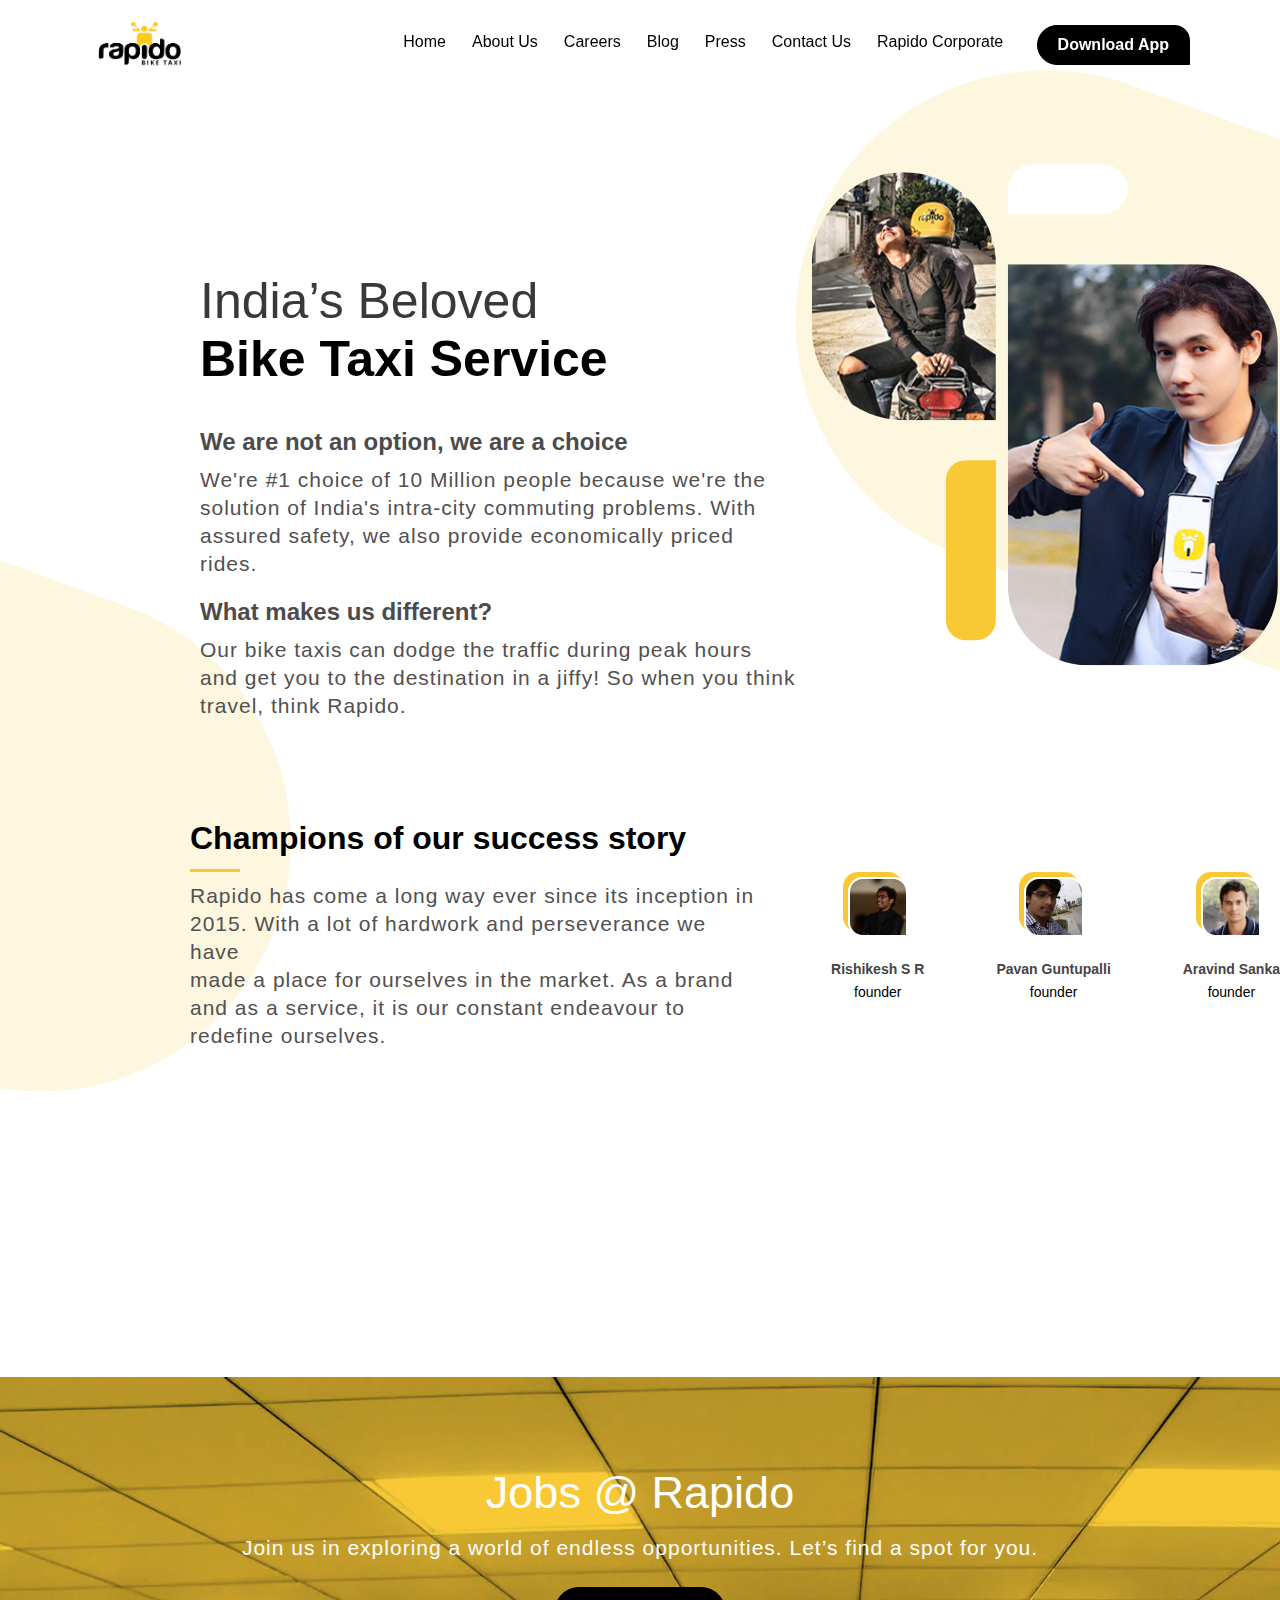
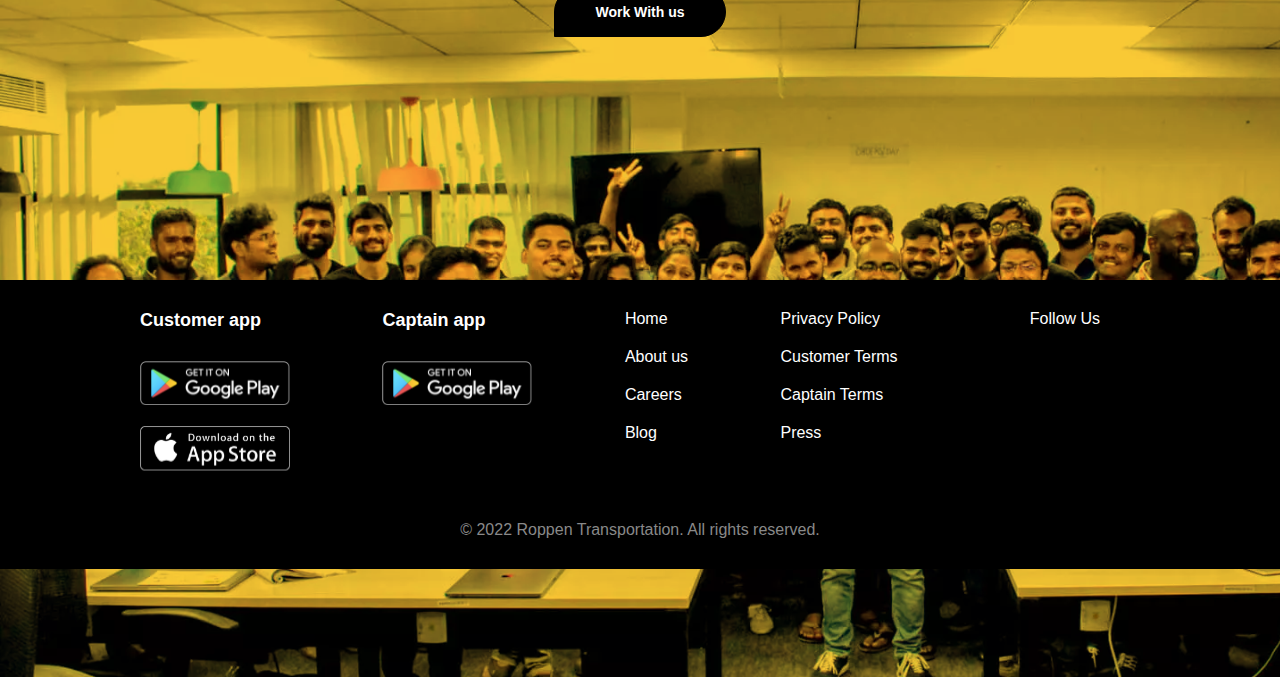
==== about_us.html @ 657a0e7f "init" ====
<!DOCTYPE html>
<html lang="en">
  <head>
    <meta charset="UTF-8" />
    <link rel="icon" href="https://rapido.bike/favicon.ico" />

    <meta http-equiv="X-UA-Compatible" content="IE=edge" />
    <meta name="viewport" content="width=device-width, initial-scale=1.0" />
    <link rel="stylesheet" href="about_us.css" />
    <title>Rapido Bike Taxi - India’s largest bike taxi app</title>
  </head>

  <body>
    <div class="page_one">
      <div class="navbar_stiky" id="navbar">
        <div class="navbar">
          <a href="index.html"> <img src="images/logo.png" /> </a>

          <ul>
            <li><a href="index.html"> Home </a></li>
            <li><a href="about_us.html"> About Us </a></li>
            <li><a href="career.html"> Careers </a></li>
            <li><a href="blog.html"> Blog </a></li>
            <li><a href="press.html"> Press </a></li>
            <li><a href="contact_us.html"> Contact Us </a></li>
            <li><a href="rapido_corporate.html"> Rapido Corporate </a></li>
          </ul>
          <button onclick="download_App()">Download App</button>
        </div>
      </div>

      <div class="page_one_text_area">
        <div class="page_one_background">
          <div class="page_one_images">
            <div class="page_one_img_one">
              <img src="images/about_us_1.png" id="radius" />
              <h1></h1>
            </div>
            <div class="page_one_img_two">
              <h1></h1>
              <img src="images/about_us_2.png" />
            </div>
          </div>
        </div>

        <div class="page_one_text">
          <span>India’s Beloved</span>
          <h1>Bike Taxi Service</h1>
          <h2>We are not an option, we are a choice</h2>
          <p>
            We're #1 choice of 10 Million people because we're the <br />
            solution of India's intra-city commuting problems. With <br />
            assured safety, we also provide economically priced <br />
            rides.
          </p>
          <h2>What makes us different?</h2>
          <p>
            Our bike taxis can dodge the traffic during peak hours <br />
            and get you to the destination in a jiffy! So when you think <br />
            travel, think Rapido.
          </p>
        </div>
      </div>
    </div>

    <div class="page_two">
      <div class="success_story">
        <div class="background"></div>
        <div class="page_two_text">
          <h1>Champions of our success story</h1>
          <p>
            Rapido has come a long way ever since its inception in <br />
            2015. With a lot of hardwork and perseverance we have <br />
            made a place for ourselves in the market. As a brand <br />
            and as a service, it is our constant endeavour to <br />
            redefine ourselves.
          </p>
        </div>

        <div class="founders">
          <div class="founder">
            <img src="images/rishi.png" />
            <h3>Rishikesh S R</h3>
            <p>founder</p>
          </div>
          <div class="founder">
            <img src="images/pavan.png" />
            <h3>Pavan Guntupalli</h3>
            <p>founder</p>
          </div>
          <div class="founder">
            <img src="images/aravind.png" />
            <h3>Aravind Sanka</h3>
            <p>founder</p>
          </div>
        </div>
      </div>
    </div>

    <div class="page_three">
      <div class="page_three_background">
        <div class="Page_three_text">
          <span>Jobs @ Rapido</span>
          <p>
            Join us in exploring a world of endless opportunities. Let’s find a
            spot for you.
          </p>
          <button>Work With us</button>
        </div>

        <div class="page_seven">
          <div class="page_seven_footer">
            <div class="page_seven_box">
              <h2>Customer app</h2>
              <img src="images/play_store.svg" />
              <img src="images/app_store.svg" />
            </div>
            <div class="page_seven_box">
              <h2>Captain app</h2>
              <img src="images/play_store.svg" />
            </div>
            <div class="page_seven_box">
              <h4>Home</h4>
              <p>About us</p>
              <p>Careers</p>
              <p>Blog</p>
            </div>
            <div class="page_seven_box">
              <h4>Privacy Policy</h4>
              <p>Customer Terms</p>
              <p>Captain Terms</p>
              <p>Press</p>
            </div>
            <div class="social_icons">
              <h4>Follow Us</h4>
              <div class="page_seven_social_icons">
                <a href="https://www.facebook.com/rapido4bike/" target="_blank"
                  ><i class="fa-brands fa-facebook-f"></i
                ></a>
                <a href="https://twitter.com/rapidobikeapp" target="_blank"
                  ><i class="fa-brands fa-twitter"></i
                ></a>
                <a href="https://www.linkedin.com/company/rapido-bike/"
                  ><i class="fa-brands fa-linkedin-in" target="_blank"></i
                ></a>
                <a href="https://www.instagram.com/rapidoapp/" target="_blank"
                  ><i class="fa-brands fa-instagram"></i
                ></a>
              </div>
            </div>
          </div>
        </div>

        <div class="copyright">
          <p>© 2022 Roppen Transportation. All rights reserved.</p>
        </div>
      </div>
    </div>

    <div class="downlode">
      <div class="app">
        <div class="app_left_side">
          <h3>Captain App Download</h3>
          <a href="/Home.html"> <img src="images/captain_launcher.png" /> </a>
          <p>Android</p>
        </div>

        <div class="line"></div>

        <div class="app_left_side">
          <h3>Captain App Download</h3>
          <div class="app_img">
            <div class="app_left_side_img">
              <a
                href="https://play.google.com/store/apps/details?id=com.rapido.passenger&referrer=af_tranid%3DJNgFRYUqh6qTA755Ulo46g%26shortlink%3D3f16ae94%26af_dp%3Drapido%253A%252F%252Fopen%252F%26pid%3DRapido%20Website%28Android%29"
              >
                <img src="images/customer_launcher.png" />
              </a>
              <p>Android</p>
            </div>

            <div class="app_left_side_img">
              <a href="https://apps.apple.com/IN/app/id1198464606?mt=8">
                <img src="images/customer-ios.png" />
              </a>
              <p>Android</p>
            </div>
          </div>
        </div>

        <span onclick="downlode_app_clode()">X</span>
      </div>
    </div>

    <script src="about_us.js"></script>
  </body>
</html>
---- about_us.css ----
* {
    margin: 0%;
    padding: 0%;
    box-sizing: border-box;
    font-family: Poppins, sans-serif;
}

body {
    overflow-x: hidden;
}





.navbar {
    display: flex;
    height: 90px;
    align-items: center;
    width: 1100px;
    margin: auto;
    justify-content: space-between;
}

.navbar_stiky {
    position: fixed;
    top: 0%;
    width: 100%;
    z-index: 100;
}

.navbar img {
    width: 100px;
}

.navbar ul {
    display: flex;
    width: 600px;
    justify-content: space-between;
    margin-left: 180px;
}

.navbar ul li {
    cursor: pointer;
    position: relative;
    list-style: none;
    color: black;
    padding-bottom: 6px;
}

.navbar ul li a {
    text-decoration: none;
    color: black;
}

.navbar ul li::before {
    content: "";
    width: 0px;
    height: 3px;
    position: absolute;
    bottom: 0%;
    left: 0%;
    transition: all 0.5s;
    background-color: black;
}

.navbar ul li:hover::before {
    width: 100%;
}

.navbar button {
    padding: 10px 20px;
    border-radius: 20px 15px 0px 20px;
    font-size: 16px;
    background-color: black;
    cursor: pointer;
    color: white;
    border: 1px solid black;
    font-weight: bold;
}

.ChangeBgcolor {
    background-color: white;
}






.page_one_background {
    background-color: #fcf7de;
    width: 850px;
    height: 500px;
    border-radius: 250px;
    transform: rotate(20deg);
    z-index: -1;
    margin-left: 785px;
    position: absolute;
    top: 130px;
    left: 0px;
}

.page_one_images {
    height: 850px;
    width: 475px;
    transform: rotate(-20deg);
    margin-left: -15px;
    margin-top: -250px;
    display: flex;
}

.page_one_img_one {
    width: 200px;
    height: 850px;
    display: flex;
    flex-direction: column;
    align-items: flex-end;
    justify-content: flex-end;
    padding-right: 12px;
}

#radius {
    border-radius: 100px 100px 0px 100px;
}

.page_one_img_one h1 {
    width: 50px;
    height: 180px;
    background-color: #f9c935;
    border-radius: 20px 0px 20px 20px;
    margin-top: 40px;
    margin-bottom: 25px;
}

.page_one_img_two img {
    width: 270px;
    border-radius: 0px 80px 80px 80px;
}

.page_one_img_two {
    display: flex;
    flex-direction: column;
    justify-content: flex-end;
}

.page_one_img_two h1 {
    width: 120px;
    height: 50px;
    background-color: white;
    border-radius: 25px 25px 25px 0px;
    margin-bottom: 50px;
}






.page_one_text {
    width: 600px;
    display: flex;
    flex-direction: column;
    justify-content: flex-end;
    height: 70vh;
    margin-left: 200px;

}

.page_one_text span {
    font-size: 50px;
    font-weight: 100;
    color: rgb(58, 57, 57);
}

.page_one_text h1 {
    font-size: 50px;
    margin-bottom: 20px;
}

.page_one_text h2 {
    color: #4b4b4b;
    font-weight: bold;
    margin-top: 20px;
}

.page_one_text p {
    font-size: 21px;
    letter-spacing: 1px;
    font-weight: 100;
    color: #525050;
    line-height: 28px;
    margin-top: 10px;
}

.page_one_text_area {
    margin-top: 90px;
}






.background {
    width: 800px;
    height: 500px;
    background-color: #fcf7de;
    border-radius: 300px;
    transform: rotate(20deg);
    position: absolute;
    left: -500px;
    top: 540px;
    z-index: -1;
}
.page_two_text{
    margin-top: 100px;
    margin-left: 190px;
}
.page_two_text h1{
    font-size: 32px;
    position: relative;
    padding-bottom: 15px;
}
.page_two_text h1::before{
    content: "";
    width: 50px;
    height: 3px;
    position: absolute;
    bottom: 0%;
    left: 0%;
    background-color: #f9c935;
}
.page_two_text p{
    font-size: 21px;
    letter-spacing: 1px;
    font-weight: 100;
    color: #525050;
    line-height: 28px;
    margin-top: 10px;
}


.page_two{
    height: 73vh;
}
.founder img{
 width: 60px;
 border-radius: 15px 15px 0px 15px;
 box-shadow: -5px -5px 0px #f9c935;
 margin-top: 6px;
 border: 2px solid white;
}
.success_story{
    display: flex;
}
.founders{
    display: flex;
    margin-top: 100px;
    align-items: center;
    width: 450px;
    margin-left: 70px;
    justify-content: space-between;
}
.founder{
    text-align: center;
}
.founder h3{
  font-size: 14px;
  margin-top: 20px;
  color: rgb(70, 68, 68);
}
.founder p{
    font-size: 14px;
    margin-top: 7px;
}







.page_three_background{
    background: #f9c935 url(images/Jobs-@-Rapido.webp);
    background-blend-mode: multiply;
    background-size: cover;
    background-repeat: no-repeat;
    width: 100%;
    height: 100vh;
}
.Page_three_text{
    color: white;
    text-align: center;
    height: 350px;
    display: flex;
    flex-direction: column;
    align-items: center;
    justify-content: center;
    margin-bottom: 153px;
    
}
.Page_three_text span{
    font-size: 45px;
}
.Page_three_text p{
    font-size: 21px;
    letter-spacing: 1px;
    font-weight: 100;
    line-height: 28px;
    margin-top: 15px ;
}
.Page_three_text button{
    padding: 16px 40px;
    font-size: 14px;
    border-radius: 25px 25px 25px 0px;
    border: 1px solid black ;
    background-color: black;
    color: white;
    cursor: pointer;
    font-weight: bold;
    margin-top: 25px;
}










.page_seven {
    background-color: black;
}

.page_seven_footer {
    color: white;
    display: flex;
    width: 1000px;
    justify-content: space-between;
    margin: auto;
}

.page_seven_box {
    display: flex;
    flex-direction: column;
}

.page_seven_box h2 {
    font-size: 18px;
    margin: 30px 0;
}

.page_seven_box img {
    margin-bottom: 20px;
}

.page_seven_box p {
    margin: 10px 0;
}

.page_seven_box h4 {
    margin-top: 30px;
    margin-bottom: 10px;
    font-weight: normal;
}

.page_seven_social_icons {
    width: 150px;
    display: flex;
    justify-content: space-between;
}

.social_icons {
    display: flex;
    flex-direction: column;
    align-items: center;
}

.social_icons h4 {
    margin-top: 30px;
    margin-bottom: 10px;
    font-weight: normal;
}

.social_icons i {
    font-size: 22px;
    color: white;
}

.copyright {
    display: flex;
    justify-content: center;
    padding: 30px 0;
    background-color: black;
    color: #898989;
}


















.black_screen {
    width: 100%;
    height: 600vh;
    background-color: rgba(0, 0, 0, 0.2);
    position: absolute;
    top: 0%;
    z-index: 100;
}

.main_div {
    position: relative;
}

.app {
    width: 900px;
    height: 310px;
    border-radius: 10px;
    box-shadow: 0 2px 15px grey;
    margin-top: 276px;
    margin-left: 310px;
    display: flex;
    position: fixed;
    background-color: white;
}

.app_left_side h3 {
    color: black;
    font-size: 20px;
    font-weight: 500;
    line-height: 30px;
    margin: 0%;
}

.app_left_side img {
    width: 90px;
    margin-top: 30px;
}

.app_left_side p {
    color: #303030;
    font-size: 16px;
    line-height: 25px;
    margin-top: 5px;

}

.app_left_side {
    width: 400px;
    height: 310px;
    display: flex;
    align-items: center;
    justify-content: center;
    flex-direction: column;
}

.line {
    border-right: 2px solid rgb(101, 99, 99);
    margin-top: 60px;
    margin-bottom: 50px;
}

.app_img {
    display: flex;
    width: 250px;
    justify-content: space-between;
}

.app_left_side_img img {
    width: 80px;
}

.app_left_side_img {
    text-align: center;
}

.app span {
    background-color: #ebebeb;
    width: 30px;
    height: 30px;
    display: flex;
    align-items: center;
    justify-content: center;
    border-radius: 50%;
    font-size: 14px;
    cursor: pointer;
    font-weight: bold;
    margin-left: 55px;
    margin-top: 10px;
}
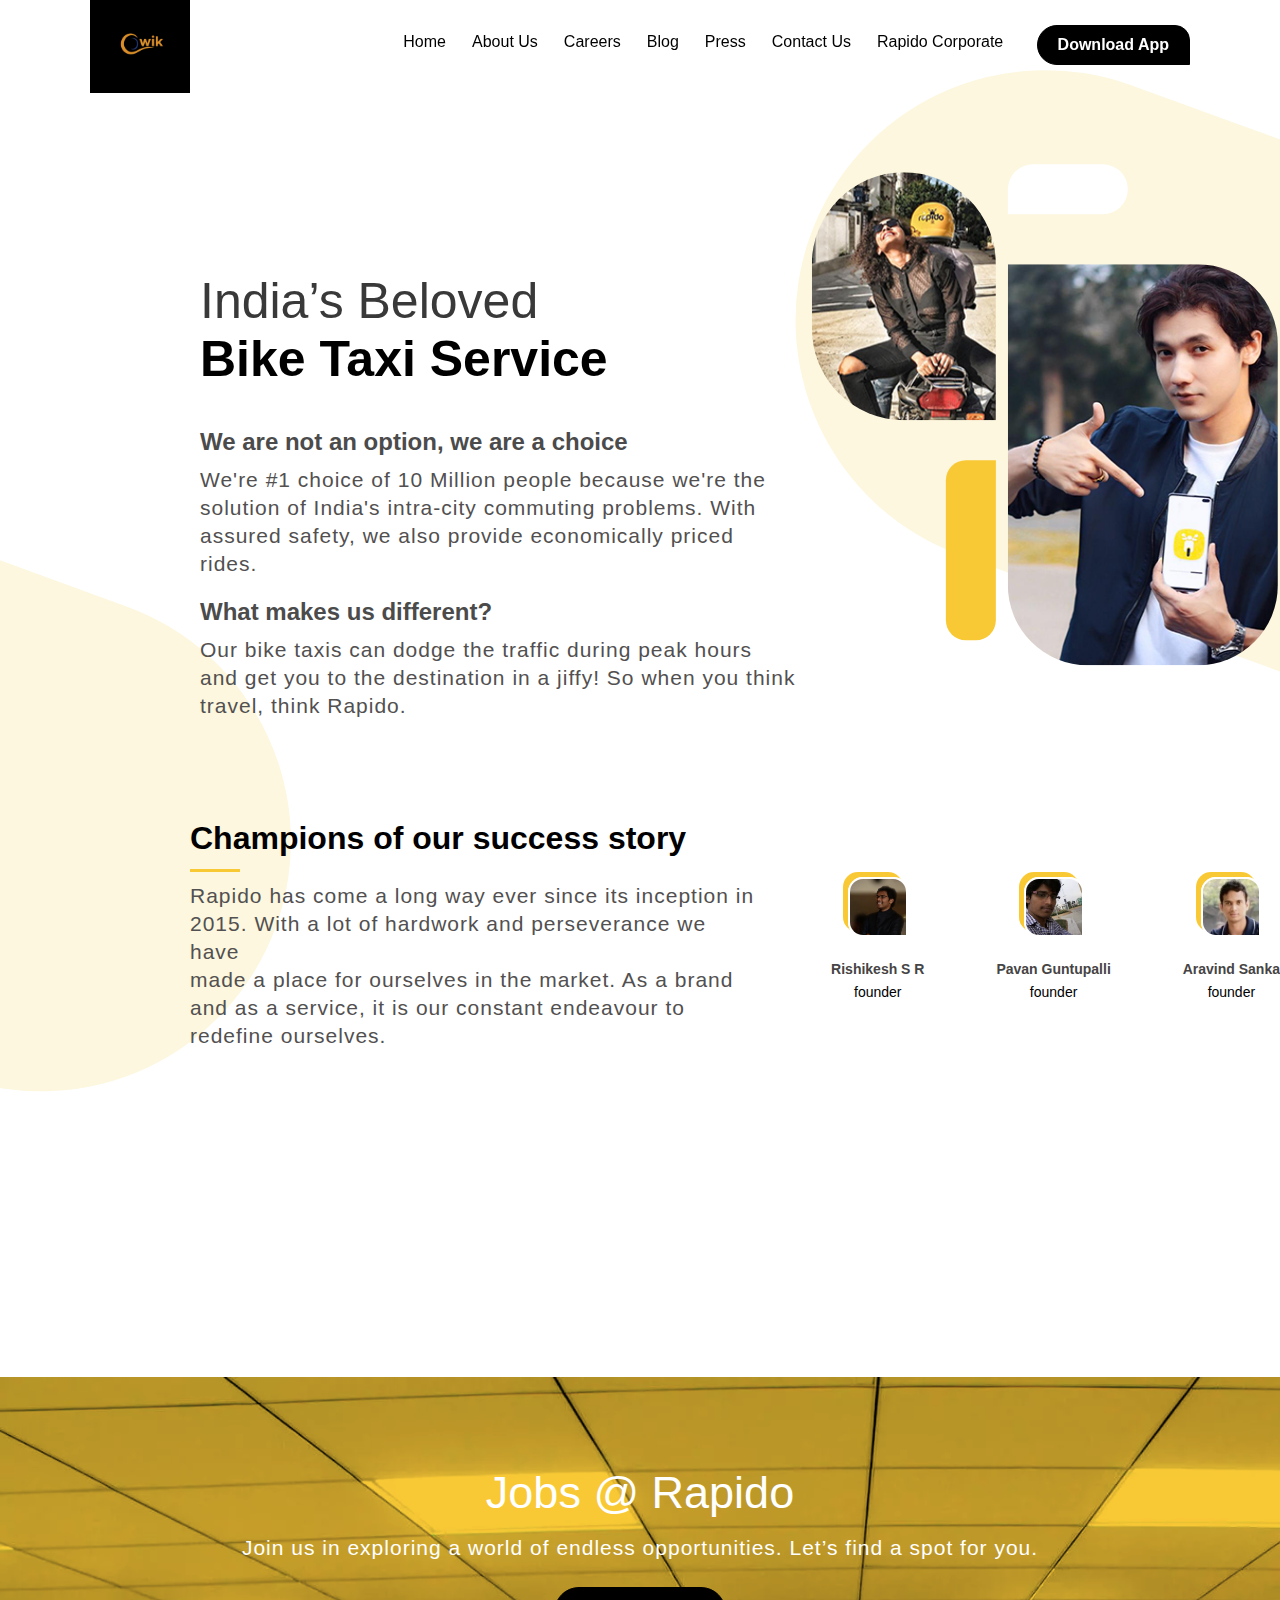
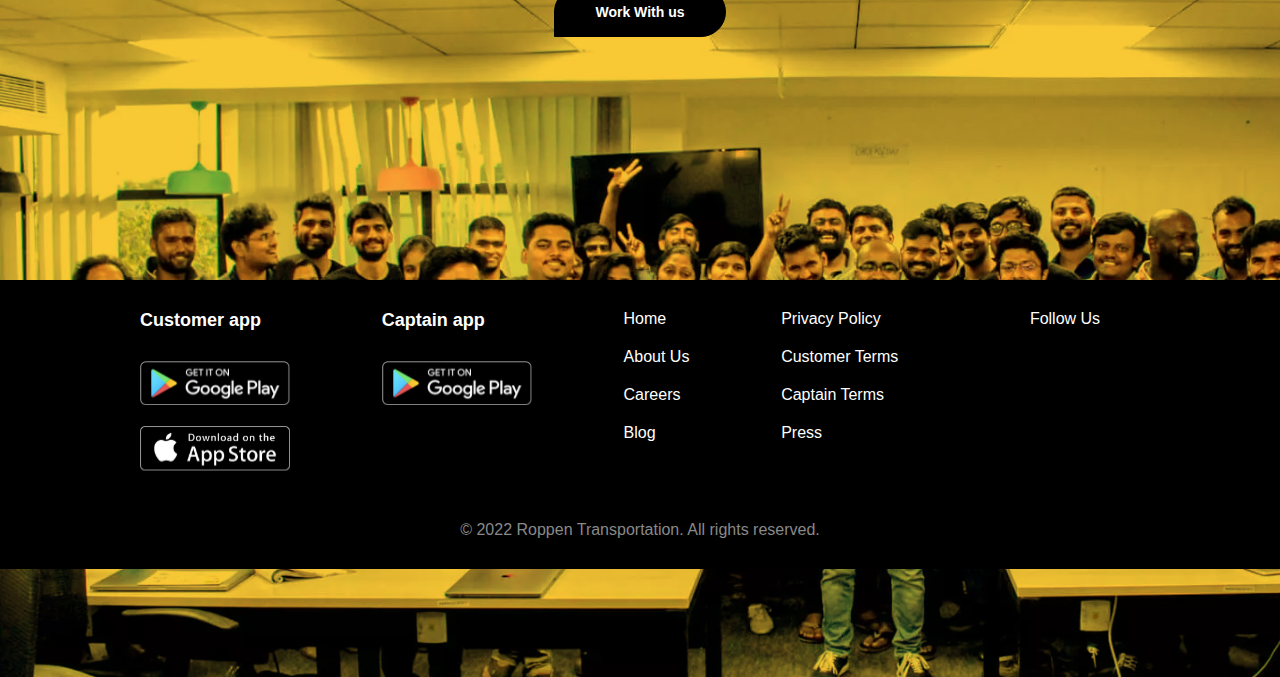
==== commit 00404b71: "changes in home page" ====
--- a/about_us.html
+++ b/about_us.html
@@ -17,14 +17,14 @@
           <a href="index.html"> <img src="images/logo.png" /> </a>
 
           <ul>
-            <li><a href="index.html"> Home </a></li>
-            <li><a href="about_us.html"> About Us </a></li>
-            <li><a href="career.html"> Careers </a></li>
-            <li><a href="blog.html"> Blog </a></li>
-            <li><a href="press.html"> Press </a></li>
-            <li><a href="contact_us.html"> Contact Us </a></li>
-            <li><a href="rapido_corporate.html"> Rapido Corporate </a></li>
-          </ul>
+                        <li><a href="index.html"> Home </a></li>
+                        <li><a href="about_us.html"> About Us </a></li>
+                        <li><a href="career.html"> Careers </a></li>
+                        <li><a href="blog.html"> Blog </a></li>
+                        <li><a href="press.html"> Press </a></li>
+                        <li><a href="contact_us.html"> Contact Us </a></li>
+                        <li><a href="rapido_corporate.html"> Rapido Corporate </a></li>
+                    </ul>
           <button onclick="download_App()">Download App</button>
         </div>
       </div>
@@ -120,10 +120,10 @@
               <img src="images/play_store.svg" />
             </div>
             <div class="page_seven_box">
-              <h4>Home</h4>
-              <p>About us</p>
-              <p>Careers</p>
-              <p>Blog</p>
+              <h4><a href="index.html" style="text-decoration: none; color: white;"> Home </a></h4>
+          <p><a href="about_us.html" style="text-decoration: none; color: white;"> About Us </a></p>
+          <p><a href="career.html" style="text-decoration: none; color: white;"> Careers </a></p>
+          <p><a href="blog.html" style="text-decoration: none; color: white;"> Blog </a></p>
             </div>
             <div class="page_seven_box">
               <h4>Privacy Policy</h4>
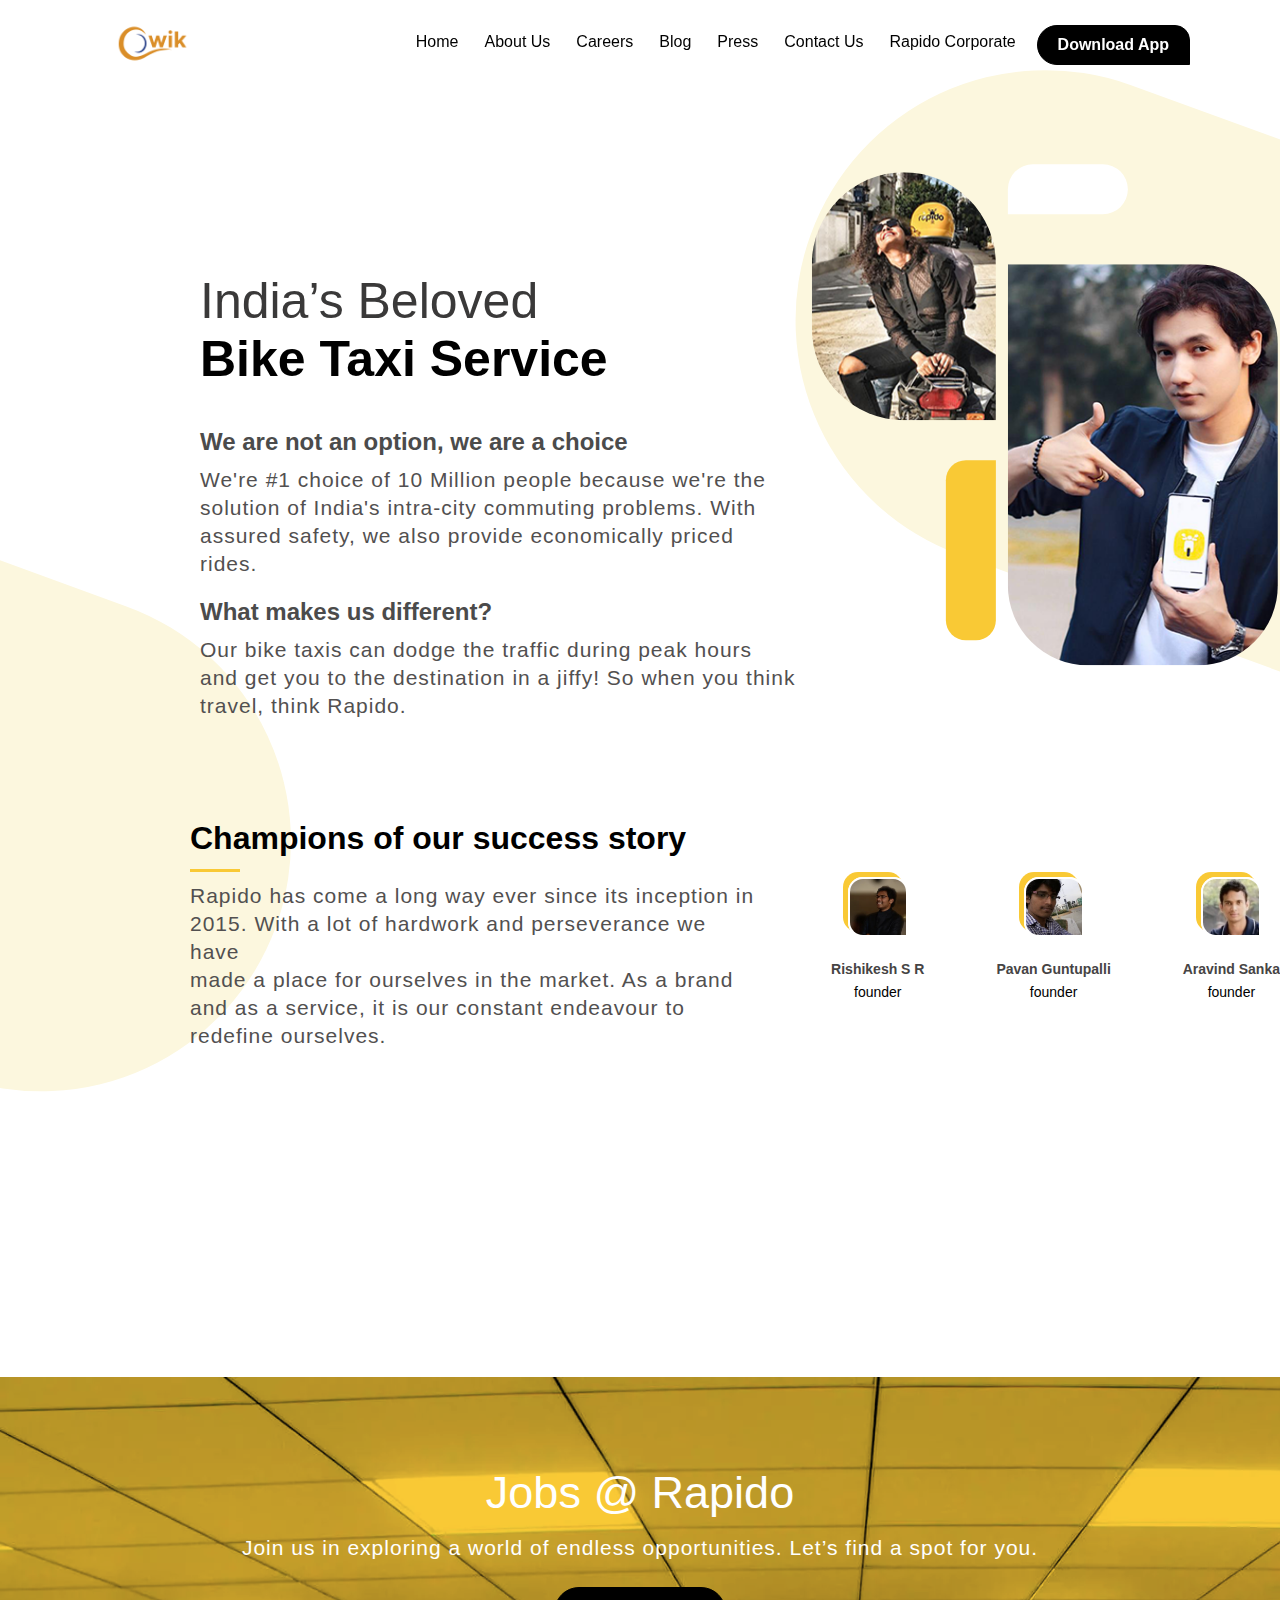
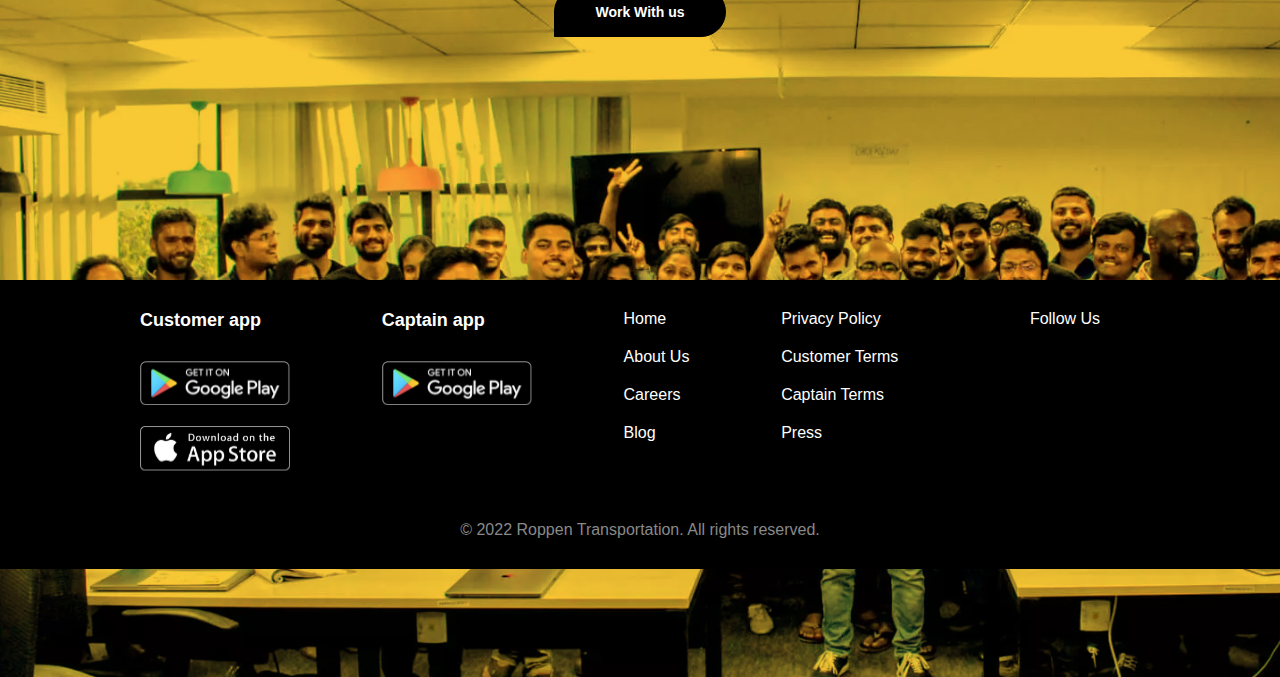
==== commit c10f7838: "logo fixed" ====
--- a/about_us.html
+++ b/about_us.html
@@ -161,7 +161,7 @@
       <div class="app">
         <div class="app_left_side">
           <h3>Captain App Download</h3>
-          <a href="/Home.html"> <img src="images/captain_launcher.png" /> </a>
+          <a href="/Home.html"> <img src="images/logo.png" /> </a>
           <p>Android</p>
         </div>
 
--- a/about_us.css
+++ b/about_us.css
@@ -30,7 +30,7 @@
 }
 
 .navbar img {
-    width: 100px;
+        width: 125px;
 }
 
 .navbar ul {
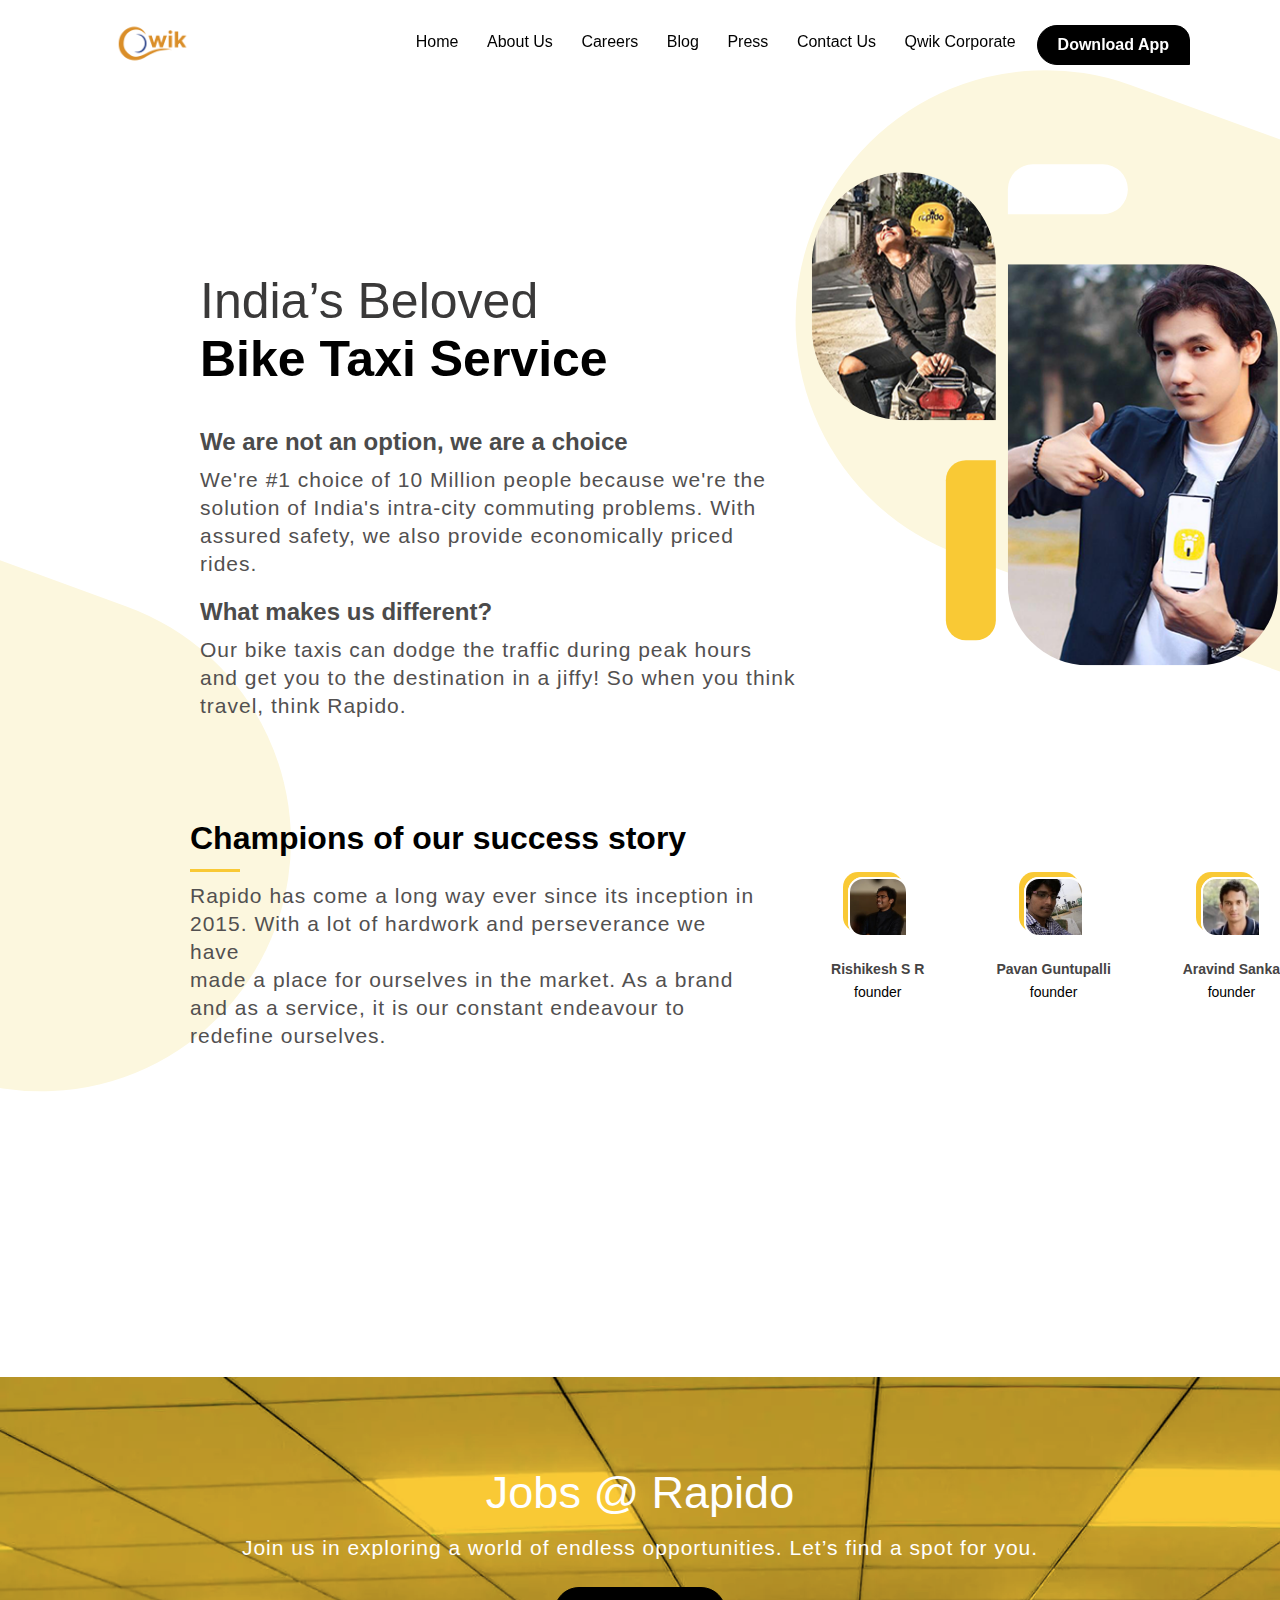
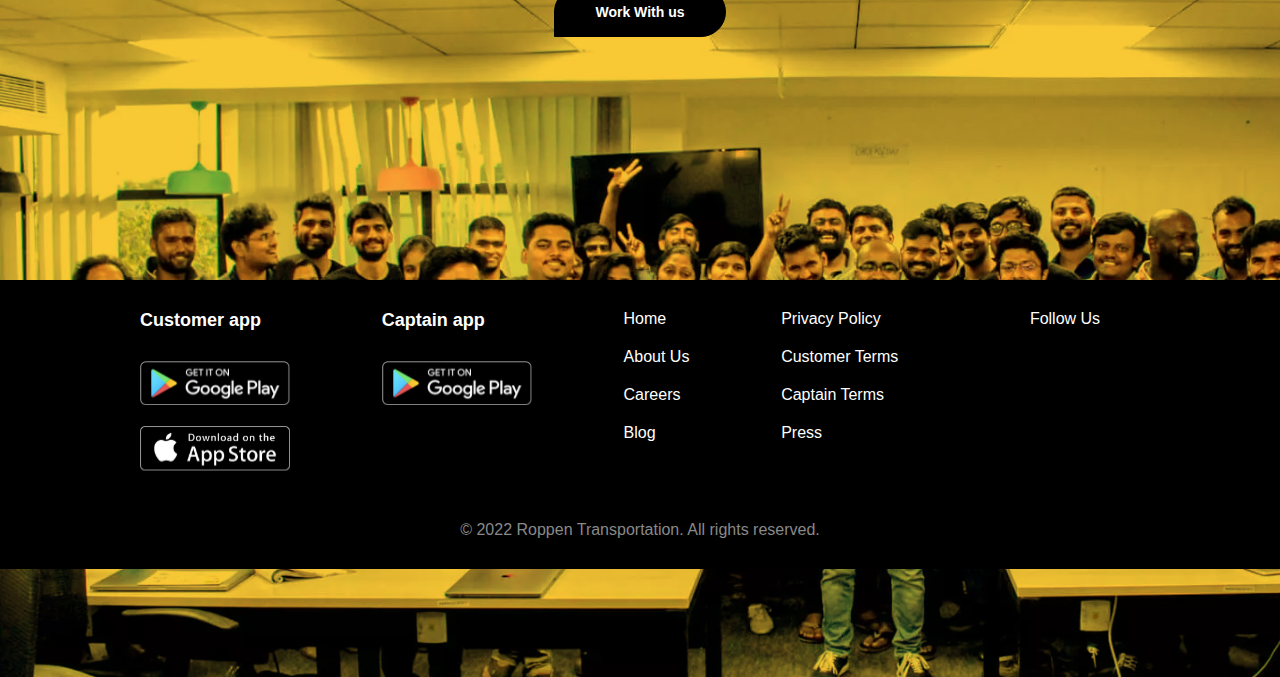
==== commit 5819cc4e: "logo fixed" ====
--- a/about_us.html
+++ b/about_us.html
@@ -23,7 +23,7 @@
                         <li><a href="blog.html"> Blog </a></li>
                         <li><a href="press.html"> Press </a></li>
                         <li><a href="contact_us.html"> Contact Us </a></li>
-                        <li><a href="rapido_corporate.html"> Rapido Corporate </a></li>
+                        <li><a href="rapido_corporate.html"> Qwik Corporate </a></li>
                     </ul>
           <button onclick="download_App()">Download App</button>
         </div>
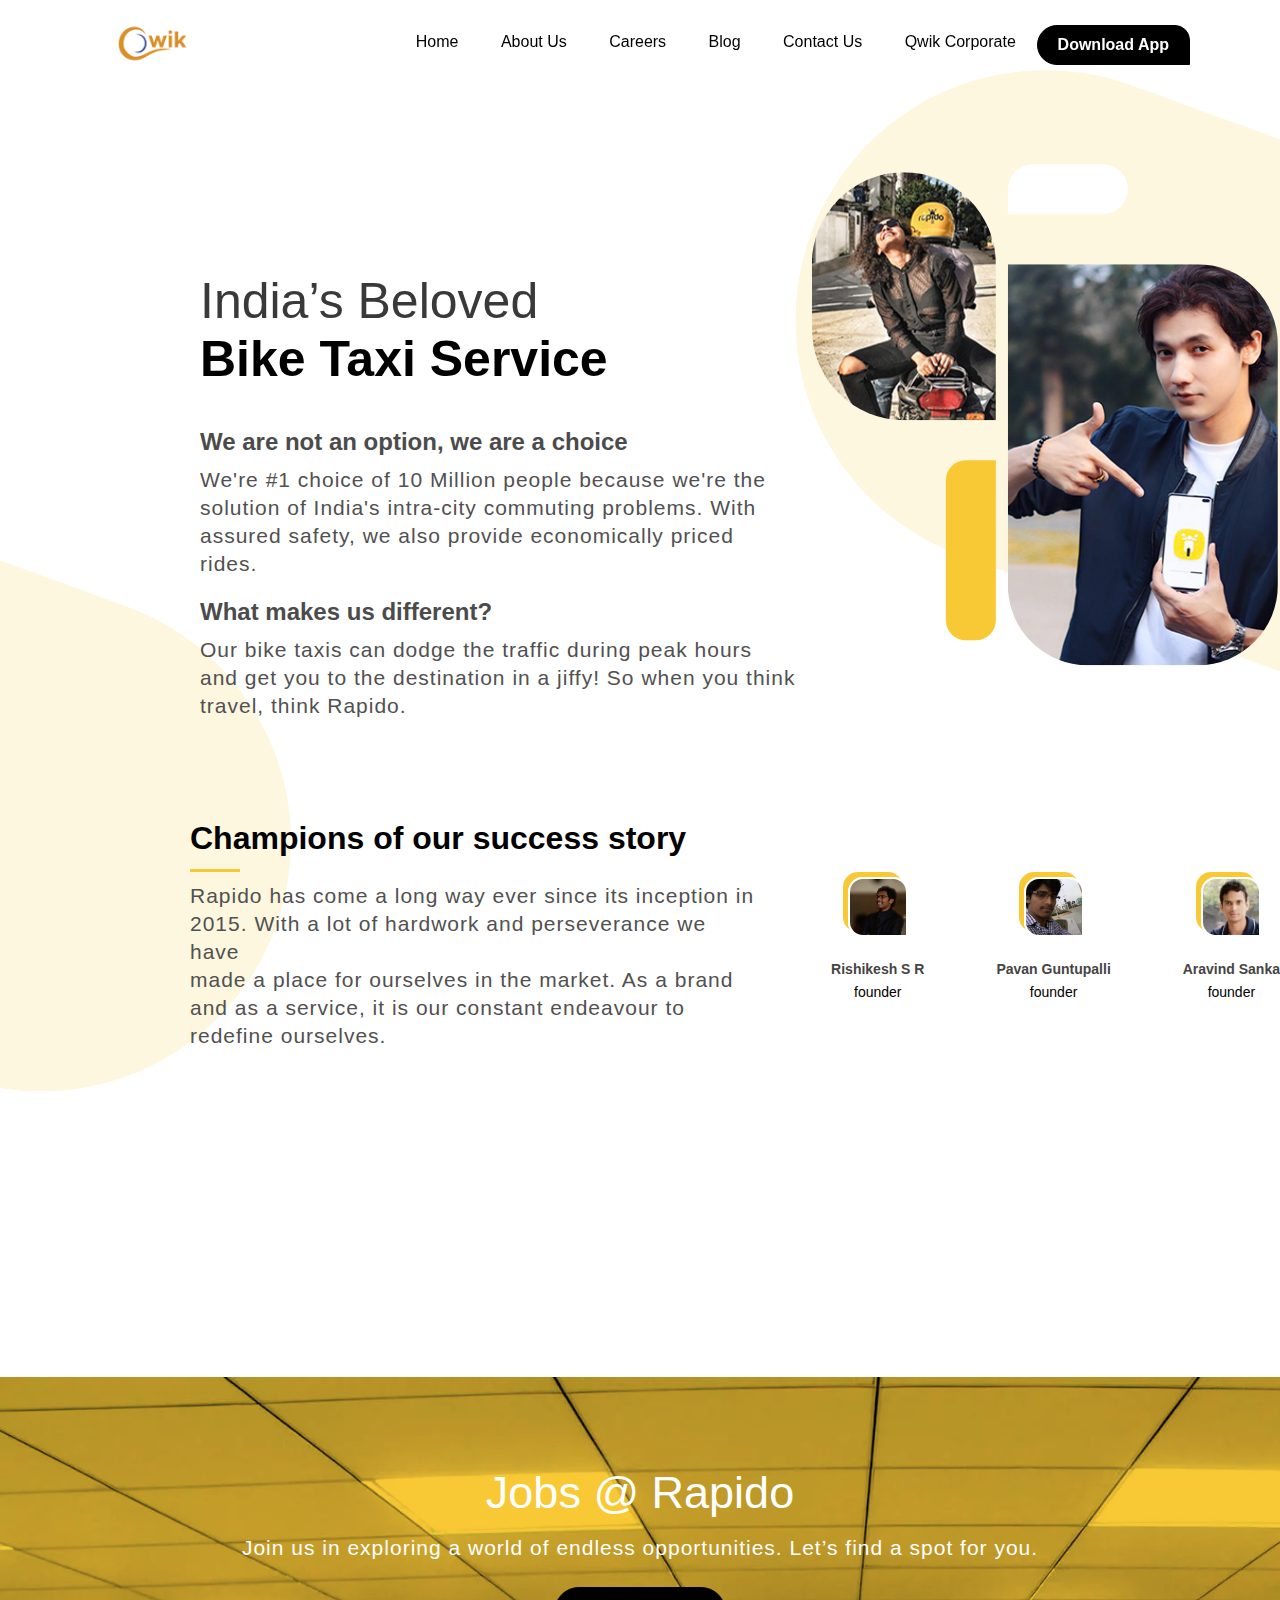
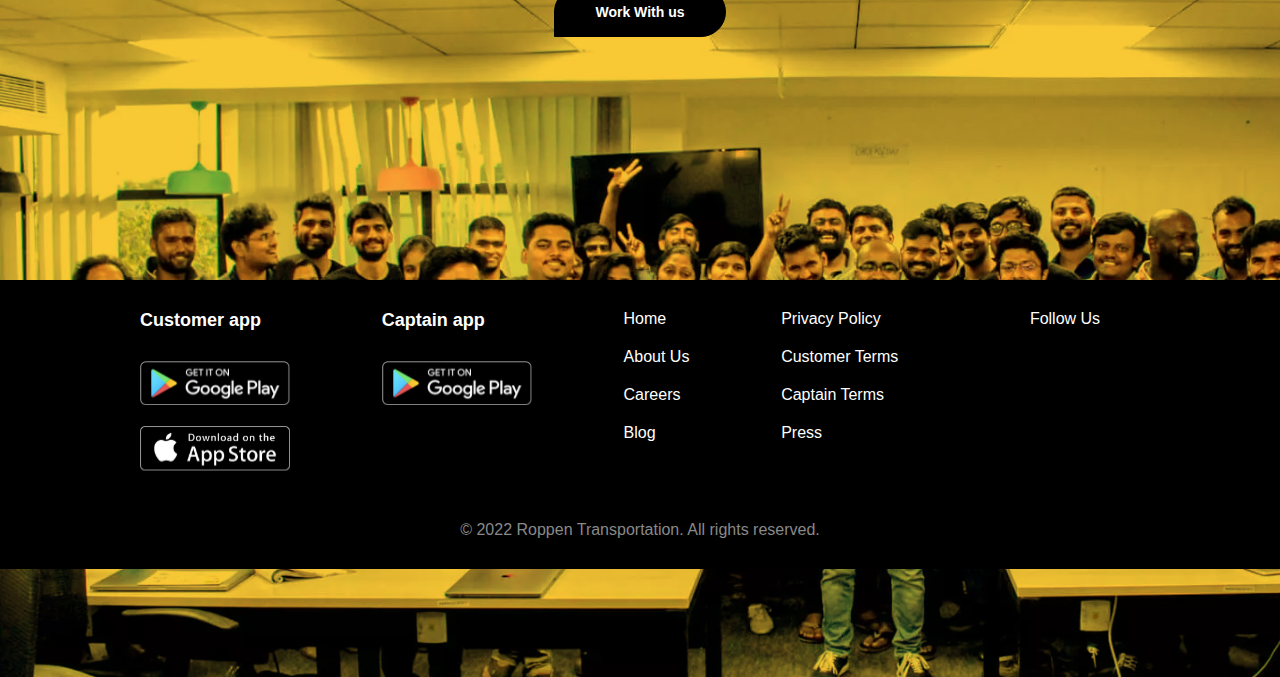
==== commit 34c9ba41: "logo fixed" ====
--- a/about_us.html
+++ b/about_us.html
@@ -21,7 +21,7 @@
                         <li><a href="about_us.html"> About Us </a></li>
                         <li><a href="career.html"> Careers </a></li>
                         <li><a href="blog.html"> Blog </a></li>
-                        <li><a href="press.html"> Press </a></li>
+                        <!-- <li><a href="press.html"> Press </a></li> -->
                         <li><a href="contact_us.html"> Contact Us </a></li>
                         <li><a href="rapido_corporate.html"> Qwik Corporate </a></li>
                     </ul>
